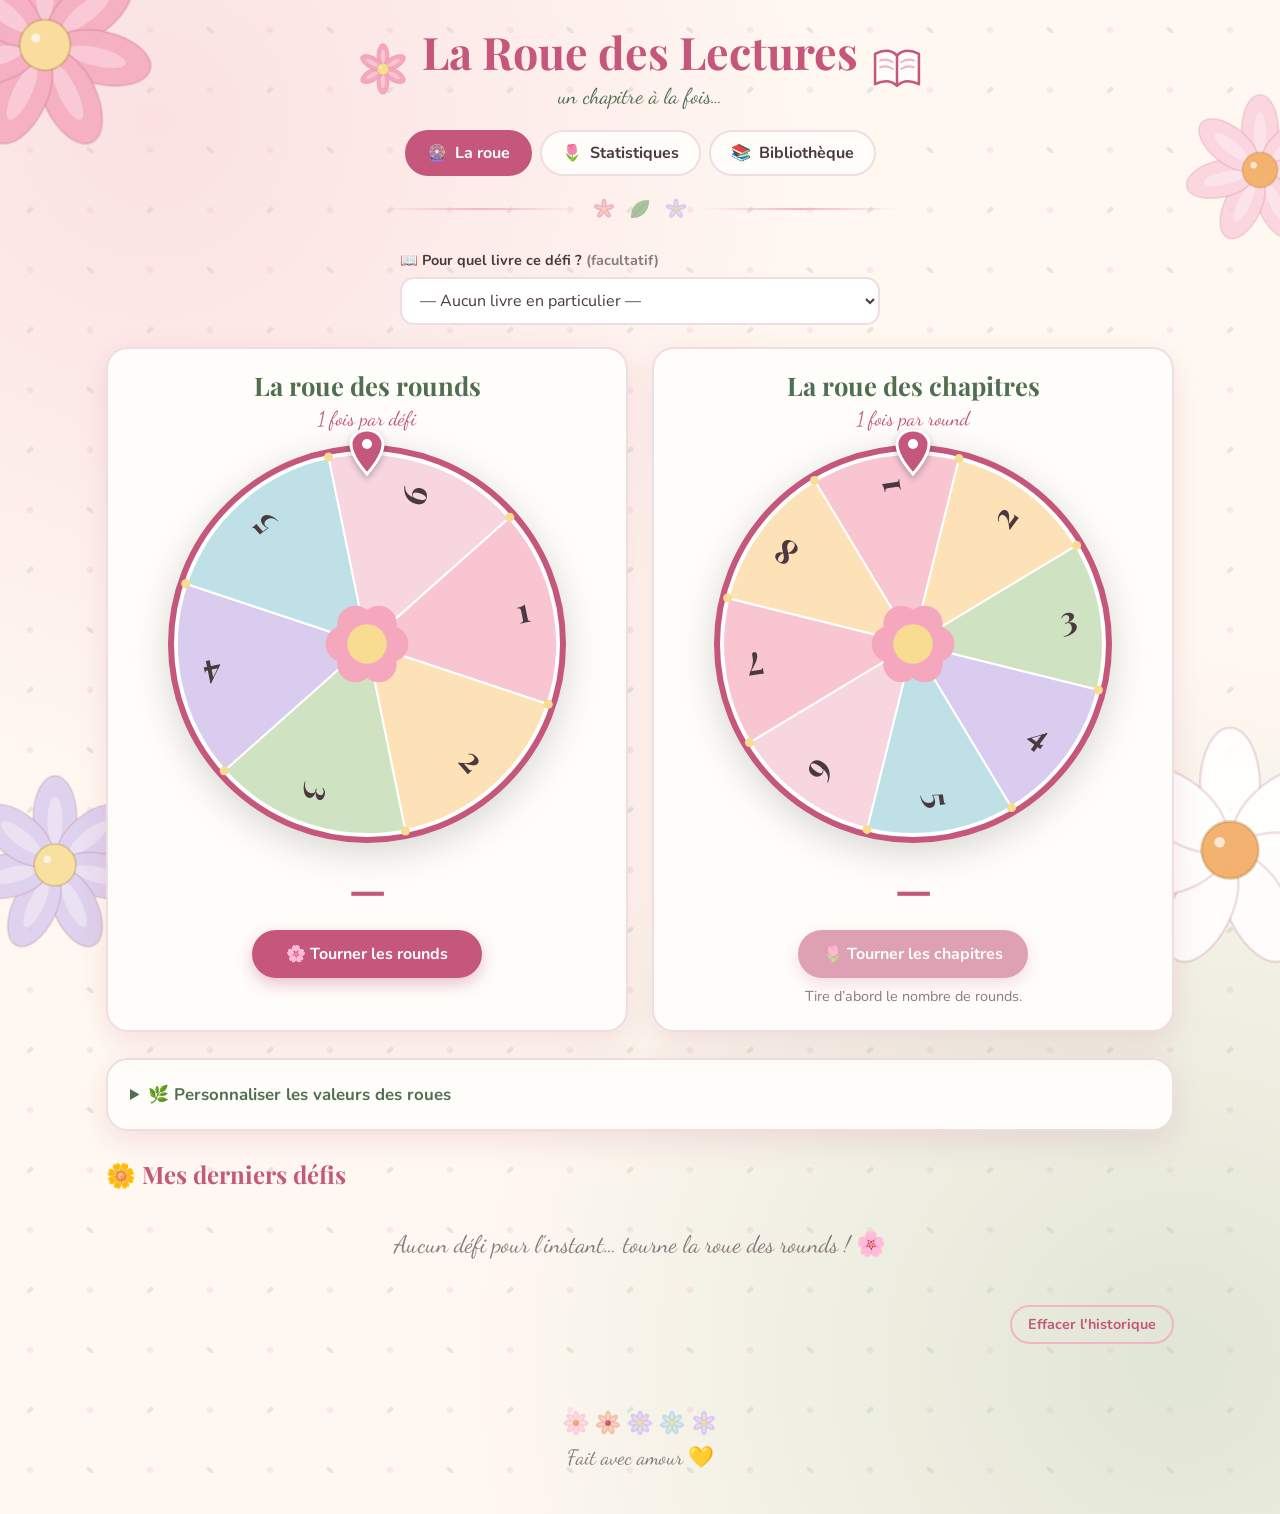
==== src/index.html @ 861b76f2 "Restore deployed Roue des Lectures sources" ====
<!doctype html>
<html lang="fr">
<head>
  <meta charset="utf-8">
  <meta name="viewport" content="width=device-width,initial-scale=1">
  <title>La Roue des Lectures</title>
  <link rel="preconnect" href="https://fonts.googleapis.com">
  <link rel="preconnect" href="https://fonts.gstatic.com" crossorigin>
  <link href="https://fonts.googleapis.com/css2?family=Dancing+Script:wght@600;700&family=Nunito:wght@400;600;700;800&family=Playfair+Display:wght@600;700&display=swap" rel="stylesheet">
  <link rel="stylesheet" href="css/style.css">
</head>
<body data-page="wheel">
  <header id="site-header"></header>
  <main>
    <div class="result-banner card" id="banner">
      <div class="script" id="bannerTitle">Ton défi du moment</div>
      <div class="big" id="bannerText"></div>
      <div id="bannerProgress" style="font-weight:700;margin-top:4px"></div>
      <div class="banner-draws" id="bannerDraws"></div>
      <div class="muted" id="bannerHint"></div>
      <div class="muted" id="bannerBook"></div>
      <div class="banner-actions">
        <button class="btn sage small" id="finishBook" hidden>📖 J'ai terminé le livre</button>
        <button class="btn ghost small" id="abandon" hidden>Abandonner ce défi</button>
      </div>
    </div>

    <div class="book-pick" id="bookPick">
      <label for="bookSelect">📖 Pour quel livre ce défi ? <span class="muted">(facultatif)</span></label>
      <select id="bookSelect"></select>
    </div>

    <div class="wheels">
      <section class="card wheel-card">
        <h2>La roue des rounds</h2>
        <div class="sub">1 fois par défi</div>
        <div class="wheel-wrap"><div class="pointer" id="ptr1"></div><canvas id="wheelRounds"></canvas></div>
        <div class="wheel-result" id="resRounds">—</div>
        <button class="btn" id="spinRounds">🌸 Tourner les rounds</button>
        <div class="hint" id="hintRounds"></div>
      </section>
      <section class="card wheel-card">
        <h2>La roue des chapitres</h2>
        <div class="sub">1 fois par round</div>
        <div class="wheel-wrap"><div class="pointer" id="ptr2"></div><canvas id="wheelChapters"></canvas></div>
        <div class="wheel-result" id="resChapters">—</div>
        <button class="btn" id="spinChapters">🌷 Tourner les chapitres</button>
        <div class="hint" id="hintChapters"></div>
      </section>
    </div>

    <details class="settings card">
      <summary>🌿 Personnaliser les valeurs des roues</summary>
      <p class="muted">Sépare les nombres par des virgules (entre 2 et 16 valeurs). Un nombre répété a plus de chances de sortir !</p>
      <div class="settings-grid">
        <div><label for="cfgRounds">Rounds</label><input id="cfgRounds"></div>
        <div><label for="cfgChapters">Chapitres</label><input id="cfgChapters"></div>
      </div>
      <p><button class="btn sage small" id="saveCfg">Enregistrer</button>
         <button class="btn ghost small" id="resetCfg">Valeurs par défaut</button></p>
    </details>

    <section class="history">
      <h2>🌼 Mes derniers défis</h2>
      <ul class="hist-list" id="history"></ul>
      <p style="text-align:right"><button class="btn ghost small" id="clearHist">Effacer l'historique</button></p>
    </section>
  </main>
  <footer id="site-footer"></footer>
  <script src="js/common.js"></script>
  <script src="js/wheels.js"></script>
</body>
</html>
---- src/css/style.css ----
:root{
  --cream:#fff8f1; --paper:#fffdf9; --rose:#f2b5c6; --rose-deep:#c4577b; --rose-soft:#fbe3ea;
  --sage:#a9c3a1; --sage-deep:#4f6f52; --lilac:#d9ccee; --butter:#f7dc92; --sky:#bfe0e6;
  --ink:#4a3a3f; --muted:#8a7a7f; --line:#f0dde2; --wood:#b98a62;
  --shadow:0 10px 30px rgba(196,87,123,.15);
  --radius:22px;
}
*{box-sizing:border-box}
html{scroll-behavior:smooth}
body{
  margin:0; font-family:'Nunito',system-ui,sans-serif; color:var(--ink); line-height:1.5;
  background-color:var(--cream);
  background-image:
    radial-gradient(circle at 12% 8%, rgba(242,181,198,.35) 0, transparent 38%),
    radial-gradient(circle at 92% 90%, rgba(169,195,161,.35) 0, transparent 40%),
    url("data:image/svg+xml,%3Csvg xmlns='http://www.w3.org/2000/svg' width='120' height='120'%3E%3Cg fill='%23f2b5c6' fill-opacity='.28'%3E%3Ccircle cx='30' cy='30' r='3'/%3E%3Ccircle cx='90' cy='90' r='3'/%3E%3C/g%3E%3Cg fill='%23a9c3a1' fill-opacity='.3'%3E%3Cellipse cx='90' cy='30' rx='4' ry='2' transform='rotate(40 90 30)'/%3E%3Cellipse cx='30' cy='90' rx='4' ry='2' transform='rotate(-40 30 90)'/%3E%3C/g%3E%3C/svg%3E");
  min-height:100vh; overflow-x:hidden;
}
h1,h2,h3{font-family:'Playfair Display',Georgia,serif; margin:0; line-height:1.15}
.script{font-family:'Dancing Script',cursive}
a{color:var(--rose-deep)}
main{position:relative; z-index:1; max-width:1100px; margin:0 auto; padding:0 16px 40px}

/* ---------- decorations ---------- */
.deco{position:fixed; z-index:0; pointer-events:none; opacity:.85}
.deco svg{display:block; animation:sway 9s ease-in-out infinite; transform-origin:50% 50%}
.deco.tl{top:-70px; left:-70px}
.deco.tr{top:90px; right:-60px}
.deco.bl{bottom:-60px; left:-40px}
.deco.br{bottom:-80px; right:-80px}
.deco.tr svg{animation-delay:-3s}.deco.bl svg{animation-delay:-5s}.deco.br svg{animation-delay:-1s}
@keyframes sway{0%,100%{transform:rotate(-6deg)}50%{transform:rotate(6deg)}}
@media (max-width:700px){.deco{opacity:.55}.deco.tr,.deco.bl{display:none}}

/* ---------- header ---------- */
.site-header{position:relative; z-index:2; text-align:center; padding:26px 16px 8px}
.brand{display:inline-flex; align-items:center; gap:12px; text-decoration:none; color:var(--ink)}
.brand h1{font-size:clamp(1.7rem,4.5vw,2.8rem); color:var(--rose-deep)}
.brand small{display:block; font-family:'Dancing Script',cursive; font-size:1.35rem; color:var(--sage-deep); margin-top:2px}
.nav{display:flex; flex-wrap:wrap; justify-content:center; gap:8px; margin:18px auto 22px}
.nav a{
  text-decoration:none; color:var(--ink); background:var(--paper); border:2px solid var(--line);
  padding:9px 20px; border-radius:999px; font-weight:700; transition:.2s; display:inline-flex; gap:8px; align-items:center;
}
.nav a:hover{transform:translateY(-2px); border-color:var(--rose); box-shadow:var(--shadow)}
.nav a.active{background:var(--rose-deep); border-color:var(--rose-deep); color:#fff}
.divider{display:flex; align-items:center; gap:14px; justify-content:center; margin:6px auto 22px; max-width:520px}
.divider:before,.divider:after{content:""; flex:1; height:2px; background:linear-gradient(90deg,transparent,var(--rose),transparent)}

/* ---------- cards / buttons ---------- */
.card{background:var(--paper); border:2px solid var(--line); border-radius:var(--radius); box-shadow:var(--shadow); padding:22px}
.btn{
  font:inherit; font-weight:700; border:0; cursor:pointer; padding:12px 24px; border-radius:999px;
  background:var(--rose-deep); color:#fff; box-shadow:0 6px 16px rgba(196,87,123,.35); transition:.2s;
}
.btn:hover:not(:disabled){transform:translateY(-2px) scale(1.02)}
.btn:disabled{opacity:.55; cursor:not-allowed}
.btn.big{font-size:1.3rem; padding:16px 38px; font-family:'Playfair Display',serif}
.btn.ghost{background:transparent; color:var(--rose-deep); border:2px solid var(--rose); box-shadow:none}
.btn.sage{background:var(--sage-deep); box-shadow:0 6px 16px rgba(79,111,82,.3)}
.btn.small{padding:7px 16px; font-size:.9rem}
.btn.danger{background:#b4483f}
input,select,textarea{
  font:inherit; color:var(--ink); background:#fff; border:2px solid var(--line); border-radius:14px;
  padding:10px 14px; width:100%; transition:.2s;
}
input:focus,select:focus,textarea:focus{outline:none; border-color:var(--rose); box-shadow:0 0 0 4px var(--rose-soft)}
label{font-weight:700; font-size:.9rem; display:block; margin-bottom:5px}
.muted{color:var(--muted)}

/* ---------- wheels ---------- */
.wheels{display:grid; grid-template-columns:1fr 1fr; gap:24px}
@media (max-width:820px){.wheels{grid-template-columns:1fr}}
.wheel-card{text-align:center}
.wheel-card h2{font-size:1.6rem; color:var(--sage-deep); margin-bottom:4px}
.wheel-card .sub{font-family:'Dancing Script',cursive; font-size:1.25rem; color:var(--rose-deep); margin-bottom:10px}
.wheel-wrap{position:relative; width:min(100%,400px); aspect-ratio:1; margin:6px auto 12px}
.wheel-wrap canvas{width:100%; height:100%; display:block; filter:drop-shadow(0 10px 18px rgba(0,0,0,.15))}
.pointer{
  position:absolute; left:50%; top:-14px; transform:translateX(-50%); z-index:3; width:38px; height:46px;
  filter:drop-shadow(0 3px 3px rgba(0,0,0,.25));
}
.pointer svg{width:100%; height:100%}
.wheel-result{
  min-height:64px; display:flex; align-items:center; justify-content:center; gap:10px;
  font-family:'Playfair Display',serif; font-size:2.6rem; font-weight:700; color:var(--rose-deep); margin-bottom:10px;
}
.wheel-result.pop{animation:pop .6s cubic-bezier(.2,1.6,.4,1)}
@keyframes pop{0%{transform:scale(.3);opacity:0}100%{transform:scale(1);opacity:1}}
.actions{text-align:center; margin:26px 0}
.result-banner{
  display:none; text-align:center; margin:0 auto 26px; max-width:700px; padding:22px 26px; position:relative; overflow:hidden;
  background:linear-gradient(135deg,var(--rose-soft),#fff6e0); border:2px dashed var(--rose);
}
.result-banner.show{display:block; animation:pop .6s cubic-bezier(.2,1.6,.4,1)}
.result-banner .script{font-size:1.6rem; color:var(--sage-deep)}
.result-banner .big{font-family:'Playfair Display',serif; font-size:clamp(1.5rem,4vw,2.3rem); color:var(--rose-deep); font-weight:700}
.book-pick{max-width:480px; margin:0 auto 22px; text-align:left}
.book-pick[hidden]{display:none}
.banner-draws{display:flex; flex-wrap:wrap; gap:6px; justify-content:center; margin:8px 0}
.banner-draws .chip{background:#e3efdf; color:var(--sage-deep); font-weight:800; padding:3px 12px; border-radius:999px; font-size:.9rem}
.banner-actions{display:flex; gap:10px; justify-content:center; flex-wrap:wrap; margin-top:12px}
.banner-actions [hidden]{display:none}
.hint{min-height:22px; margin-top:8px; color:var(--muted); font-size:.9rem}
.wheel-card .btn{min-width:230px}

.petal{position:fixed; top:-60px; z-index:50; pointer-events:none; animation:fall linear forwards}
@keyframes fall{to{transform:translateY(110vh) rotate(540deg); opacity:.8}}

details.settings{margin-top:26px}
details.settings summary{cursor:pointer; font-weight:700; color:var(--sage-deep); font-size:1.05rem}
.settings-grid{display:grid; grid-template-columns:1fr 1fr; gap:16px; margin-top:16px}
@media (max-width:700px){.settings-grid{grid-template-columns:1fr}}

.history{margin-top:30px}
.history h2{font-size:1.5rem; margin-bottom:12px; color:var(--rose-deep)}
.hist-list{list-style:none; padding:0; margin:0; display:grid; gap:8px}
.hist-item{
  display:flex; align-items:center; gap:12px; flex-wrap:wrap; padding:10px 14px; background:#fff;
  border:2px solid var(--line); border-radius:16px;
}
.hist-item .chip{background:var(--rose-soft); color:var(--rose-deep); font-weight:800; padding:3px 12px; border-radius:999px}
.hist-item .chip.g{background:#e3efdf; color:var(--sage-deep)}
.hist-item .when{margin-left:auto; color:var(--muted); font-size:.85rem}
.hist-item .x{border:0; background:none; cursor:pointer; color:var(--muted); font-size:1.1rem}
.hist-item .x:hover{color:#b4483f}
.empty{text-align:center; color:var(--muted); padding:26px; font-family:'Dancing Script',cursive; font-size:1.5rem}

/* ---------- stats ---------- */
.kpis{display:grid; grid-template-columns:repeat(3,1fr); gap:22px 16px; margin-bottom:24px}
@media (max-width:560px){.kpis{grid-template-columns:repeat(2,1fr)}}
.kpi{text-align:center; padding:18px 12px; position:relative}
.kpi .ic{position:absolute; top:-12px; left:50%; transform:translateX(-50%)}
.kpi .num{font-family:'Playfair Display',serif; font-size:2.4rem; font-weight:700; color:var(--rose-deep); margin-top:14px}
.kpi .lab{color:var(--muted); font-weight:700; font-size:.9rem}
.charts{display:grid; grid-template-columns:1fr 1fr; gap:22px; margin-bottom:22px}
@media (max-width:820px){.charts{grid-template-columns:1fr}}
.chart h2{font-size:1.35rem; margin-bottom:14px; color:var(--sage-deep)}
.bar-row{display:grid; grid-template-columns:44px 1fr 44px; align-items:center; gap:10px; margin:8px 0}
.bar-row .l{font-weight:800; text-align:right}
.bar-row .track{background:var(--rose-soft); border-radius:999px; height:20px; overflow:hidden}
.bar-row .fill{height:100%; border-radius:999px; background:linear-gradient(90deg,var(--rose),var(--rose-deep)); width:0; transition:width 1s cubic-bezier(.2,.8,.2,1)}
.bar-row.g .track{background:#e3efdf}
.bar-row.g .fill{background:linear-gradient(90deg,var(--sage),var(--sage-deep))}
.bar-row .c{color:var(--muted); font-weight:700; font-size:.9rem}
.timeline{display:flex; align-items:flex-end; gap:6px; height:180px; padding-top:10px}
.timeline .col{flex:1; display:flex; flex-direction:column; align-items:center; justify-content:flex-end; height:100%; min-width:0}
.timeline .b{width:100%; max-width:34px; background:linear-gradient(180deg,var(--rose),var(--rose-deep)); border-radius:10px 10px 4px 4px; transition:height 1s; min-height:0}
.timeline .n{font-size:.75rem; font-weight:800; color:var(--rose-deep); height:16px}
.timeline .d{font-size:.68rem; color:var(--muted); margin-top:4px}

/* ---------- library ---------- */
.toolbar{display:flex; flex-wrap:wrap; gap:12px; align-items:center; margin-bottom:22px}
.toolbar .search{flex:1; min-width:200px}
.tabs{display:flex; gap:6px; flex-wrap:wrap}
.tab{border:2px solid var(--line); background:var(--paper); border-radius:999px; padding:7px 16px; font:inherit; font-weight:700; cursor:pointer; color:var(--ink)}
.tab.on{background:var(--sage-deep); border-color:var(--sage-deep); color:#fff}
.shelf{display:grid; grid-template-columns:repeat(auto-fill,minmax(230px,1fr)); gap:26px 20px; padding-bottom:8px}
.book{
  position:relative; cursor:pointer; background:var(--paper); border-radius:6px 16px 16px 6px; padding:18px 16px 16px 30px; min-height:210px;
  box-shadow:6px 8px 0 rgba(0,0,0,.06), 0 12px 26px rgba(196,87,123,.15); border:2px solid var(--line); border-left:0; transition:.25s;
  display:flex; flex-direction:column;
}
.book:before{content:""; position:absolute; left:0; top:0; bottom:0; width:18px; background:var(--c,var(--rose)); border-radius:6px 0 0 6px; box-shadow:inset -4px 0 6px rgba(0,0,0,.12)}
.book:after{content:""; position:absolute; left:7px; top:0; bottom:0; width:2px; background:rgba(255,255,255,.55)}
.book:hover{transform:translateY(-6px) rotate(-1deg)}
.book h3{font-size:1.2rem; margin-bottom:2px}
.book .au{color:var(--muted); font-style:italic; margin-bottom:8px}
.book .stars{color:#e3a72f; letter-spacing:2px; font-size:1.1rem}
.book .meta{margin-top:auto; font-size:.82rem; color:var(--muted); display:flex; flex-direction:column; gap:3px}
.book .note{font-size:.88rem; margin:6px 0; display:-webkit-box; -webkit-line-clamp:3; -webkit-box-orient:vertical; overflow:hidden}
.ribbon{align-self:flex-start; font-size:.75rem; font-weight:800; padding:3px 10px; border-radius:999px; margin-bottom:8px}
.ribbon.lu{background:#e3efdf; color:var(--sage-deep)}
.ribbon.encours{background:#fff0c9; color:#8a6a10}
.ribbon.alire{background:var(--lilac); color:#5b4a85}
.plank{height:14px; border-radius:8px; background:linear-gradient(var(--wood),#9b714d); margin:-2px 0 28px; box-shadow:0 8px 14px rgba(0,0,0,.15)}
dialog{border:0; border-radius:var(--radius); padding:0; max-width:520px; width:calc(100% - 28px); background:var(--paper); box-shadow:0 30px 80px rgba(0,0,0,.3); color:var(--ink)}
dialog::backdrop{background:rgba(74,58,63,.45); backdrop-filter:blur(3px)}
dialog form{padding:24px; display:grid; gap:14px}
dialog h2{color:var(--rose-deep)}
.row2{display:grid; grid-template-columns:1fr 1fr; gap:12px}
.swatches{display:flex; gap:8px; flex-wrap:wrap}
.swatches{gap:7px}
.sw{width:28px; height:28px; border-radius:50%; border:3px solid #fff; box-shadow:0 0 0 2px var(--line); cursor:pointer; padding:0; transition:transform .15s}
.sw:hover{transform:scale(1.15)}
.sw.on{box-shadow:0 0 0 3px var(--ink)}
.color-custom{display:flex; align-items:center; gap:10px; margin-top:12px; flex-wrap:wrap}
.color-custom input[type=color]{width:46px; height:42px; padding:3px; border-radius:12px; cursor:pointer}
.color-custom #fHex{width:120px; font-family:ui-monospace,Menlo,monospace; text-transform:lowercase}
.color-custom #fHex.bad{border-color:#b4483f; box-shadow:0 0 0 4px #f8dcd9}
.small-note{font-size:.82rem}
.spine-preview{width:22px; height:42px; border-radius:5px 2px 2px 5px; border:2px solid #fff; box-shadow:0 0 0 2px var(--line), inset -4px 0 5px rgba(0,0,0,.15)}
.star-input{display:flex; gap:4px}
.star-input button{border:0; background:none; font-size:1.8rem; cursor:pointer; color:#ddd; padding:0}
.star-input button.on{color:#e3a72f}
.dlg-actions{display:flex; gap:10px; justify-content:flex-end; flex-wrap:wrap}
.backup{margin-top:34px; text-align:center}
.backup p{margin:6px 0 12px}

footer.site-footer{position:relative; z-index:1; text-align:center; padding:10px 16px 40px; color:var(--muted)}
footer .row{display:flex; justify-content:center; gap:6px; margin-bottom:6px}
.toast{position:fixed; left:50%; bottom:24px; transform:translateX(-50%) translateY(120px); background:var(--ink); color:#fff; padding:12px 22px; border-radius:999px; z-index:99; transition:.4s}
.toast.show{transform:translateX(-50%) translateY(0)}
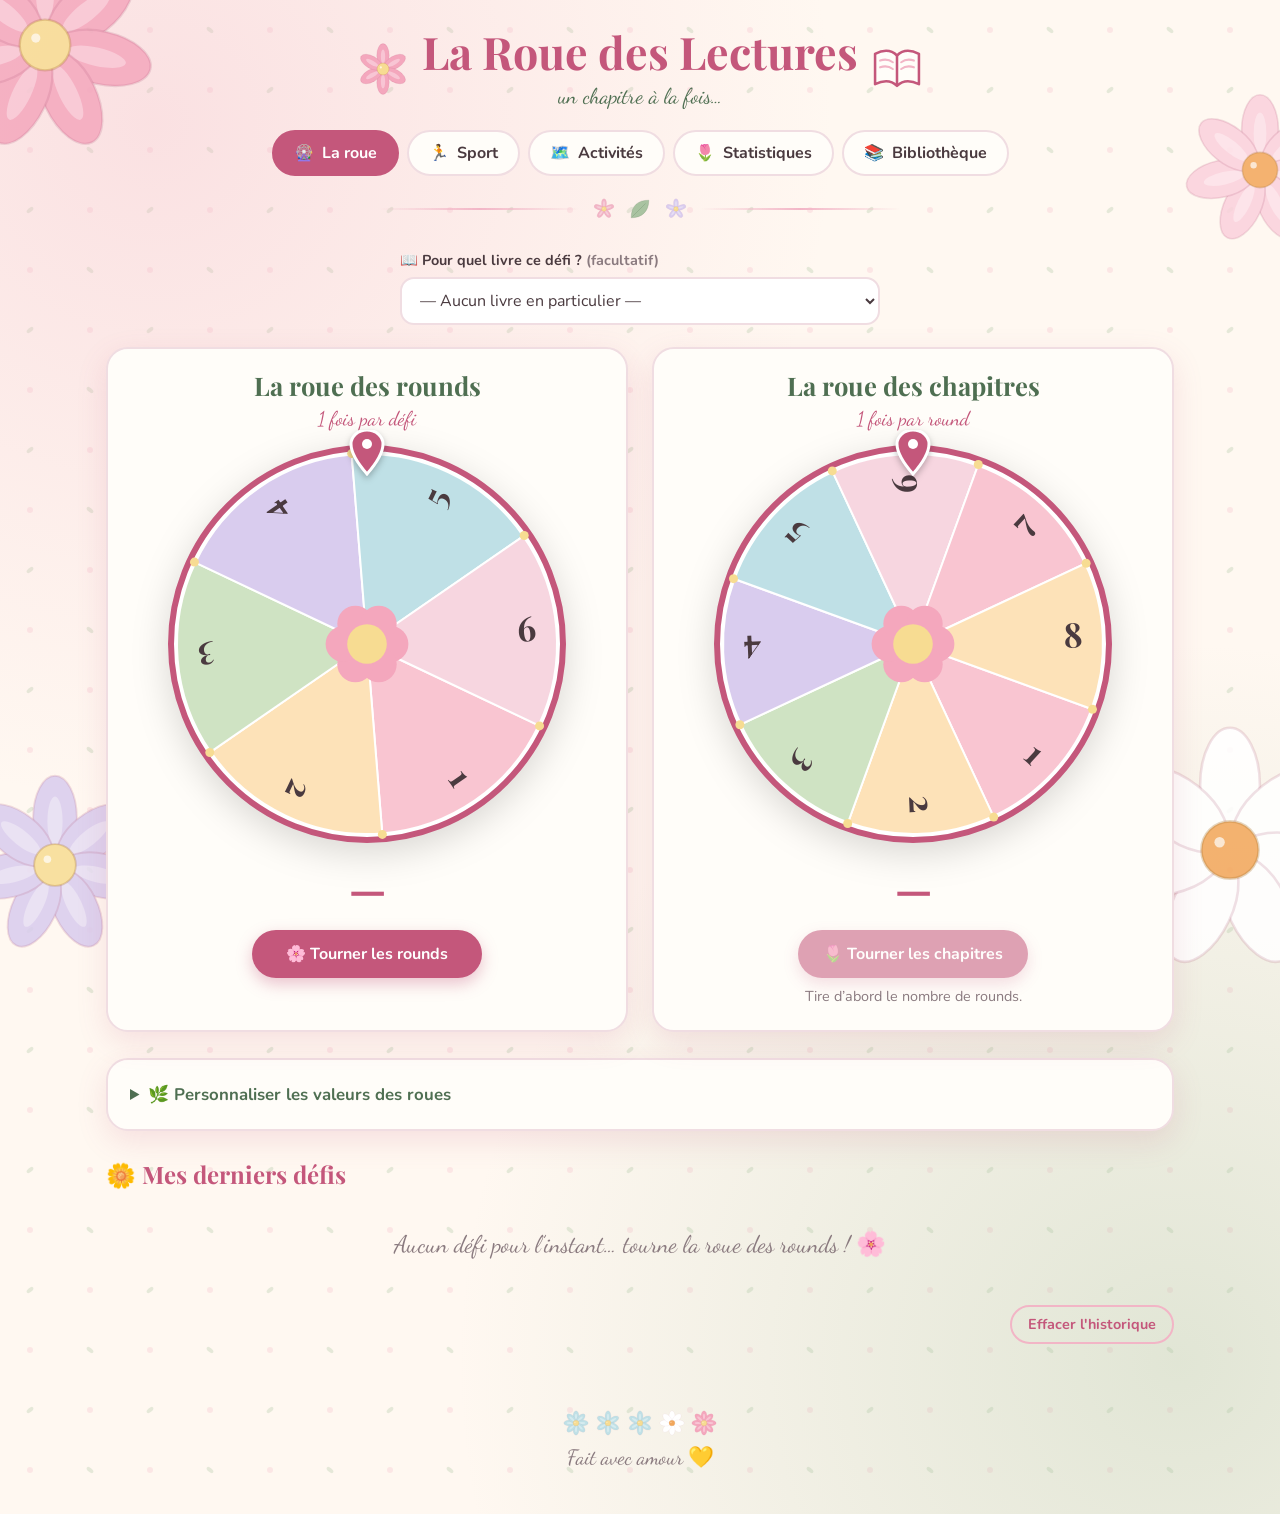
==== commit ae2dc02c: "Ajout des roues Sport et Activités (listes modifiables, historique) Co-Authored-By: Claude Sonnet 5." ====
--- a/src/index.html
+++ b/src/index.html
@@ -68,6 +68,7 @@
   </main>
   <footer id="site-footer"></footer>
   <script src="js/common.js"></script>
+  <script src="js/wheel-core.js"></script>
   <script src="js/wheels.js"></script>
 </body>
 </html>
--- a/src/css/style.css
+++ b/src/css/style.css
@@ -201,3 +201,16 @@
 footer .row{display:flex; justify-content:center; gap:6px; margin-bottom:6px}
 .toast{position:fixed; left:50%; bottom:24px; transform:translateX(-50%) translateY(120px); background:var(--ink); color:#fff; padding:12px 22px; border-radius:999px; z-index:99; transition:.4s}
 .toast.show{transform:translateX(-50%) translateY(0)}
+
+/* ---------- roues personnalisées (sport / activités) ---------- */
+.wheel-card.single{max-width:520px; margin:0 auto}
+.wheel-result.small{font-size:1.7rem; min-height:76px; text-align:center; line-height:1.2}
+.add-form{display:flex; gap:10px; margin:14px 0 6px}
+.add-form input{flex:1}
+.item-list{list-style:none; padding:0; margin:12px 0; display:flex; flex-wrap:wrap; gap:8px}
+.item-list li{display:inline-flex; align-items:center; gap:6px; background:var(--rose-soft); color:var(--rose-deep); font-weight:700; padding:4px 6px 4px 14px; border-radius:999px}
+.item-list .x{border:0; background:none; cursor:pointer; color:var(--muted); font-size:1rem}
+.item-list .x:hover{color:#b4483f}
+.hist-item.done .lbl{text-decoration:line-through; color:var(--muted)}
+.hist-item .chk{border:2px solid var(--sage); background:#fff; border-radius:999px; cursor:pointer; padding:2px 10px; font:inherit; font-weight:700; color:var(--sage-deep)}
+.hist-item.done .chk{background:var(--sage-deep); color:#fff}
